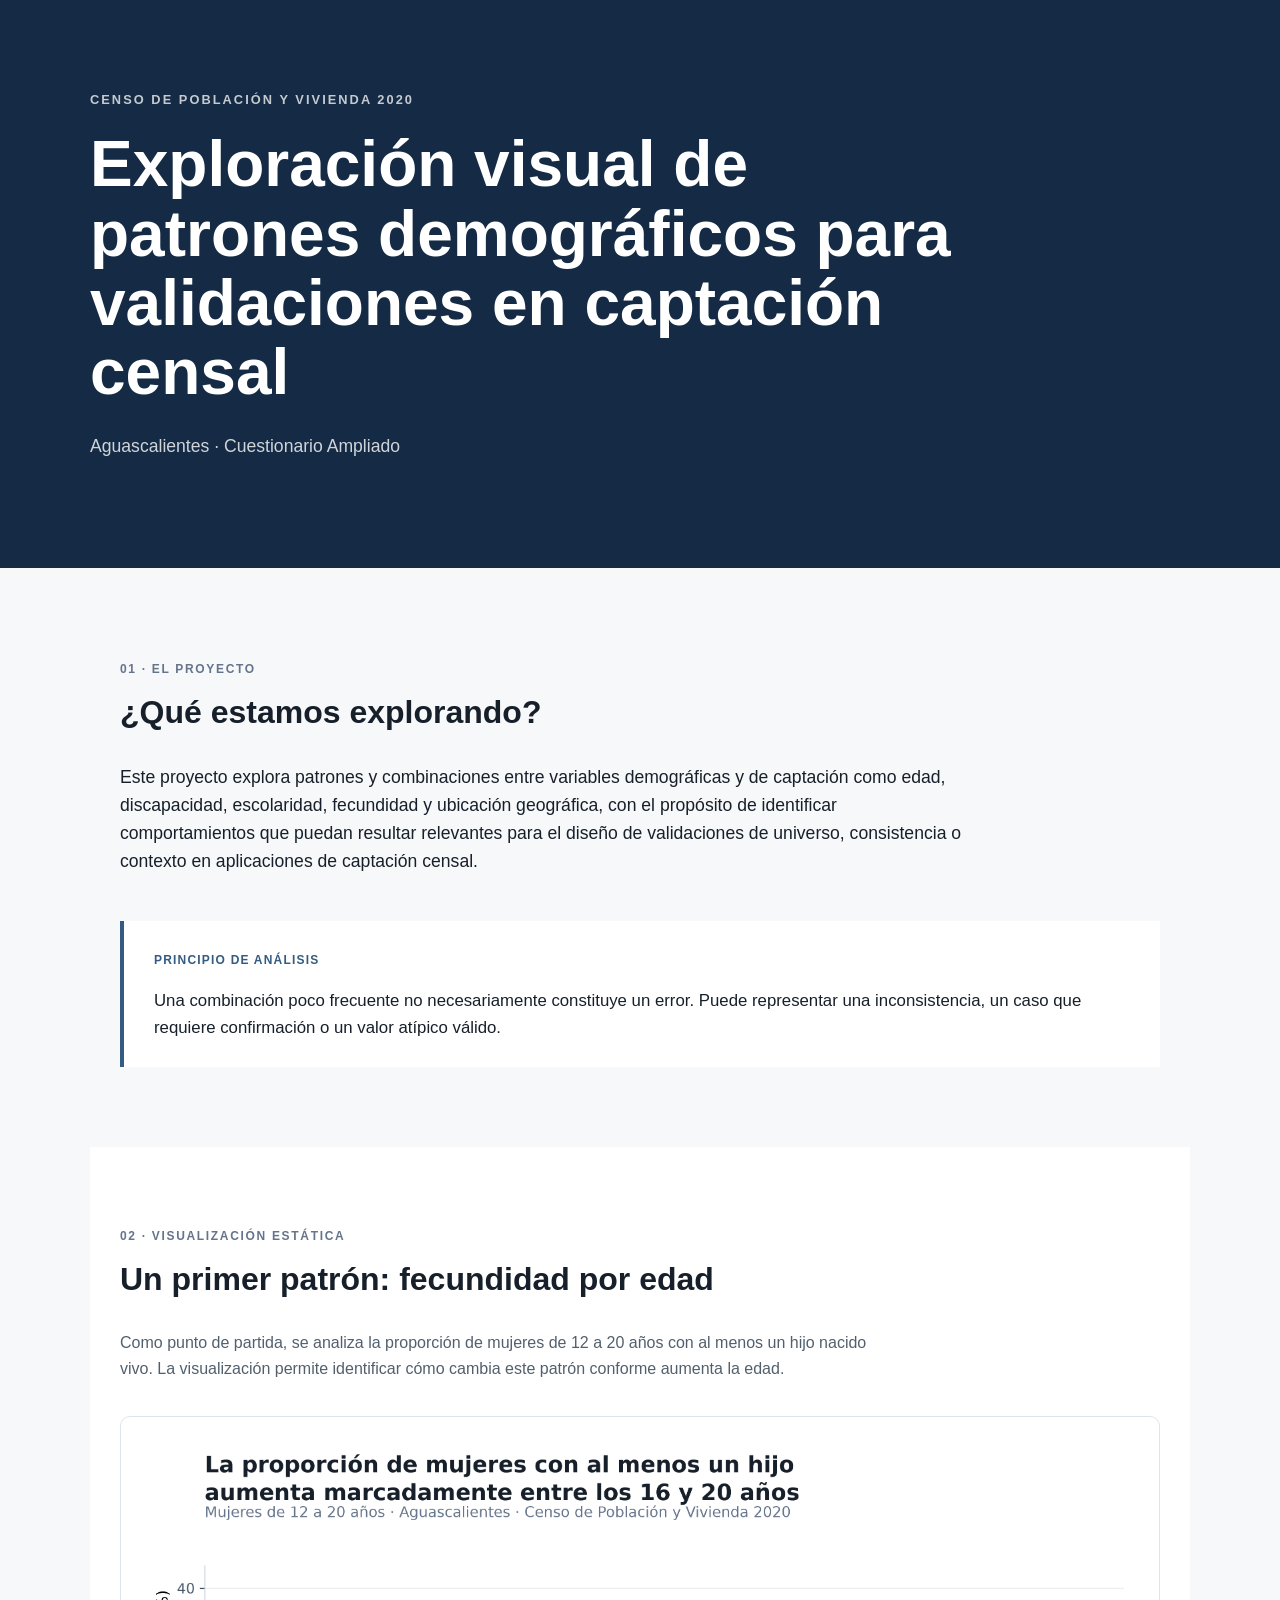
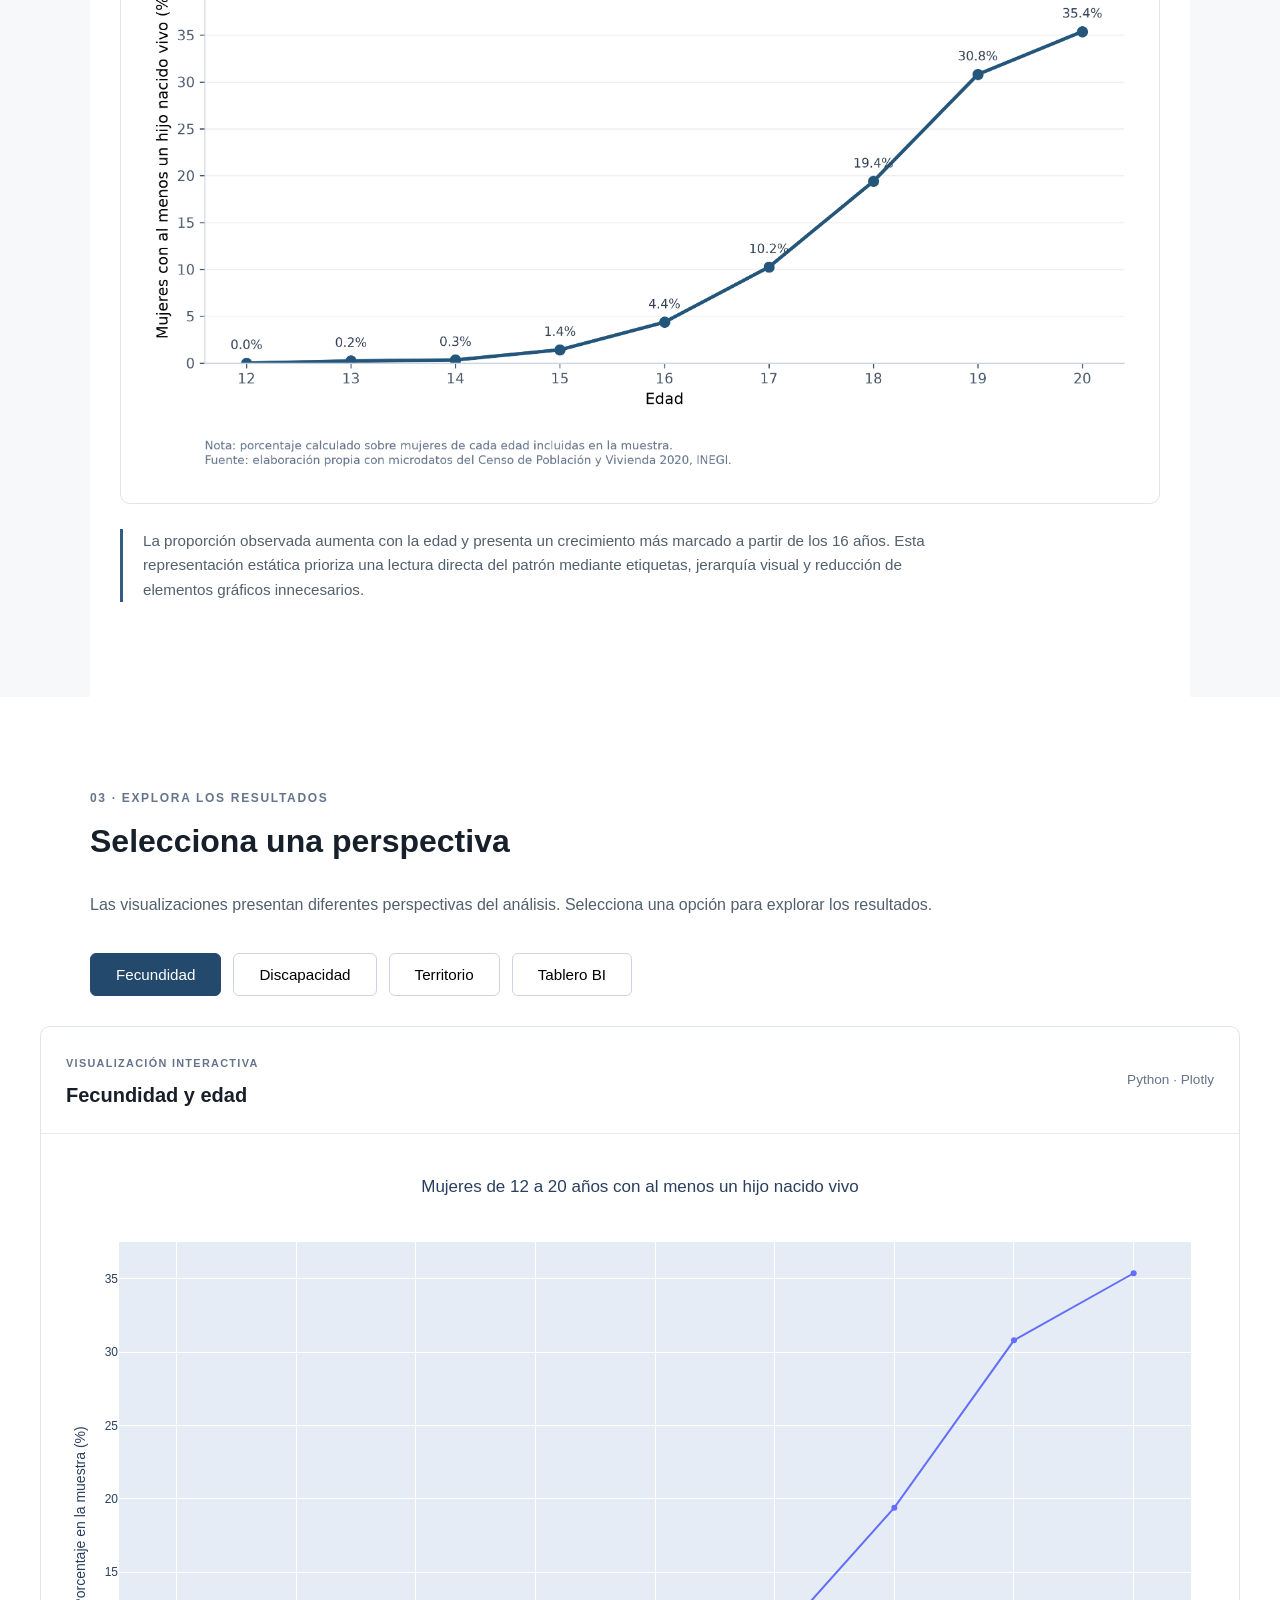
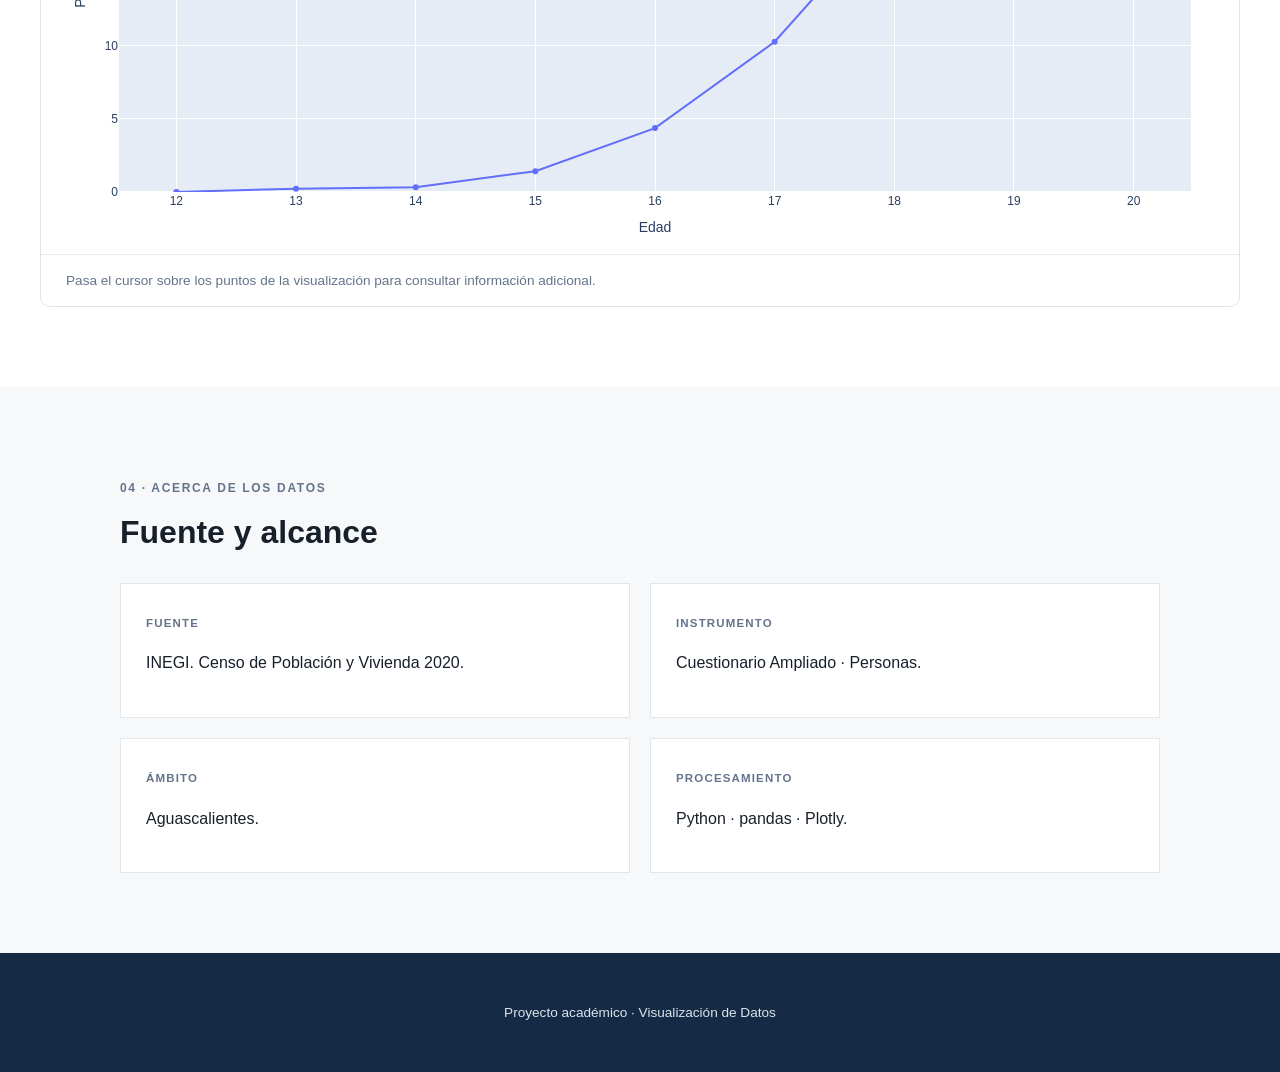
==== index.html @ 99afada3 "Proyecto de visualización Censo 2020" ====
<!DOCTYPE html>
<html lang="es">
<head>
    <meta charset="UTF-8">
    <meta name="viewport" content="width=device-width, initial-scale=1.0">

    <title>Visualización Censo 2020 | Aguascalientes</title>

    <link rel="stylesheet" href="css/estilos.css">
</head>

<body>

<header class="hero">
    <div class="hero-contenido">
        <p class="etiqueta">CENSO DE POBLACIÓN Y VIVIENDA 2020</p>

        <h1>
            Exploración visual de patrones demográficos
            para validaciones en captación censal
        </h1>

        <p class="subtitulo">
            Aguascalientes · Cuestionario Ampliado
        </p>
    </div>
</header>


<main>

    <section class="seccion introduccion">
        <p class="numero-seccion">01 · EL PROYECTO</p>
        <h2>¿Qué estamos explorando?</h2>
        <p class="texto-principal">
            Este proyecto explora patrones y combinaciones entre variables
            demográficas y de captación como edad, discapacidad, escolaridad,
            fecundidad y ubicación geográfica, con el propósito de identificar
            comportamientos que puedan resultar relevantes para el diseño de
            validaciones de universo, consistencia o contexto en aplicaciones
            de captación censal.
        </p>

        <div class="principio">
            <span>Principio de análisis</span>
            <p>
                Una combinación poco frecuente no necesariamente constituye
                un error. Puede representar una inconsistencia, un caso que
                requiere confirmación o un valor atípico válido.
            </p>
        </div>
    </section>
	
	<section class="seccion seccion-estatica">
    <div class="numero-seccion">
        02 · VISUALIZACIÓN ESTÁTICA
    </div>

    <h2>Un primer patrón: fecundidad por edad</h2>

    <p class="descripcion">
        Como punto de partida, se analiza la proporción de mujeres
        de 12 a 20 años con al menos un hijo nacido vivo. La
        visualización permite identificar cómo cambia este patrón
        conforme aumenta la edad.
    </p>

    <div class="grafica-estatica">
        <img
            src="visualizaciones/fecundidad_estatica.png"
            alt="Porcentaje de mujeres de 12 a 20 años con al menos un hijo nacido vivo">
    </div>

    <p class="interpretacion-estatica">
        La proporción observada aumenta con la edad y presenta un
        crecimiento más marcado a partir de los 16 años. Esta
        representación estática prioriza una lectura directa del
        patrón mediante etiquetas, jerarquía visual y reducción de
        elementos gráficos innecesarios.
    </p>
</section>

    <section class="seccion explorador">
        <p class="numero-seccion">03 · EXPLORA LOS RESULTADOS</p>
        <h2>Selecciona una perspectiva</h2>
        <p class="descripcion">
            Las visualizaciones presentan diferentes perspectivas del análisis.
            Selecciona una opción para explorar los resultados.
        </p>
        <div class="botones">
            <button class="boton-grafica activo" onclick="mostrarGrafica('visualizaciones/fecundidad.html','Fecundidad y edad',this)">
				Fecundidad
            </button>
            <button class="boton-grafica" onclick="mostrarGrafica('visualizaciones/discapacidad.html','Dificultad reportada por edad',this)">
				Discapacidad
			</button>
            <button class="boton-grafica" onclick="mostrarGrafica('visualizaciones/territorio.html','Patrones territoriales',this)">
				Territorio
			</button>
			<button class="boton-grafica"  onclick="mostrarTableau(this)">
				Tablero BI
			</button>
        </div>

        <div class="visualizacion">
            <div class="encabezado-visualizacion">
                <div>
                    <span class="tipo">VISUALIZACIÓN INTERACTIVA</span>
                    <h3 id="tituloGrafica">Fecundidad y edad</h3>
                </div>
                <span class="herramienta">Python · Plotly</span>
            </div>
            <div id="contenedorGrafica">
                <iframe id="visorGrafica" src="visualizaciones/fecundidad.html" title="Visualización interactiva de fecundidad" loading="lazy">
                </iframe>
            </div>
            <p class="ayuda">
                Pasa el cursor sobre los puntos de la visualización para
                consultar información adicional.
            </p>
        </div>
    </section>

    <section class="seccion datos">
        <p class="numero-seccion">04 · ACERCA DE LOS DATOS</p>
        <h2>Fuente y alcance</h2>
        <div class="datos-grid">
            <div>
                <span class="dato-titulo">Fuente</span>
                <p>INEGI. Censo de Población y Vivienda 2020.</p>
            </div>
            <div>
                <span class="dato-titulo">Instrumento</span>
                <p>Cuestionario Ampliado · Personas.</p>
            </div>
            <div>
                <span class="dato-titulo">Ámbito</span>
                <p>Aguascalientes.</p>
            </div>
            <div>
                <span class="dato-titulo">Procesamiento</span>
                <p>Python · pandas · Plotly.</p>
            </div>
        </div>
    </section>
</main>


<footer>
    <p>
        Proyecto académico · Visualización de Datos
    </p>
</footer>

<script>

function mostrarGrafica(archivo, titulo, boton) {
    const contenedor = document.getElementById("contenedorGrafica");
    contenedor.innerHTML = `
        <iframe
            id="visorGrafica"
            src="${archivo}"
            title="${titulo}"
            loading="lazy">
        </iframe>
    `;
    document.getElementById("tituloGrafica").textContent = titulo;
    document.querySelector(".herramienta").textContent ="Python · Plotly";
    document.querySelector(".ayuda").textContent = "Pasa el cursor sobre los elementos de la visualización para consultar información adicional.";
    activarBoton(boton);
}

function mostrarTableau(boton) {
    const contenedor = document.getElementById("contenedorGrafica");
    contenedor.innerHTML = `
        <iframe
            id="visorGrafica"
            class="visor-tableau"
            src="https://public.tableau.com/views/Patronesterritorialesdedificultadesreportadas-Aguascalientes/PatronesterritorialesdedificultadesreportadasenAguascalientes?:showVizHome=no&:embed=yes&:language=es-ES"
            title="Tablero territorial de dificultades reportadas en Aguascalientes"
            loading="lazy"
            allowfullscreen>
        </iframe>
    `;
    document.getElementById("tituloGrafica").textContent = "Tablero territorial";
    document.querySelector(".herramienta").textContent ="Tableau Public";
    document.querySelector(".ayuda").textContent = "Selecciona un municipio para actualizar el indicador global y consulta información mediante los elementos interactivos del tablero.";
    activarBoton(boton);
}

function mostrarPendiente(nombre, boton) {
    const contenedor = document.getElementById("contenedorGrafica");
    contenedor.innerHTML = `
        <div class="pendiente">
            <span>PRÓXIMAMENTE</span>
            <h3>${nombre}</h3>
            <p>
                Esta perspectiva se incorporará al explorador
                en la siguiente etapa del proyecto.
            </p>
        </div>
    `;
    document.getElementById("tituloGrafica").textContent = nombre;
    activarBoton(boton);
}


function activarBoton(boton) {
    document
        .querySelectorAll(".boton-grafica")
        .forEach(b => b.classList.remove("activo"));
    boton.classList.add("activo");
}

</script>

</body>
</html>
---- css/estilos.css ----
* {
    box-sizing: border-box;
}

html {
    scroll-behavior: smooth;
}

body {
    margin: 0;
    font-family: Arial, Helvetica, sans-serif;
    color: #17202a;
    background: #f7f8fa;
    line-height: 1.6;
}


/* =========================================================
   PORTADA
   ========================================================= */

.hero {
    background: #152b45;
    color: white;
    padding: 90px 30px;
}

.hero-contenido {
    max-width: 1100px;
    margin: auto;
}

.etiqueta {
    margin: 0 0 20px;
    font-size: 0.8rem;
    letter-spacing: 0.16em;
    font-weight: bold;
    opacity: 0.75;
}

.hero h1 {
    max-width: 900px;
    margin: 0;
    font-size: clamp(2.2rem, 5vw, 4rem);
    line-height: 1.08;
    font-weight: 600;
}

.subtitulo {
    margin-top: 25px;
    font-size: 1.1rem;
    opacity: 0.8;
}


/* =========================================================
   SECCIONES
   ========================================================= */

.seccion {
    max-width: 1100px;
    margin: auto;
    padding: 80px 30px;
}

.numero-seccion {
    margin-bottom: 8px;
    font-size: 0.75rem;
    font-weight: bold;
    letter-spacing: 0.14em;
    color: #64748b;
}

h2 {
    margin-top: 0;
    margin-bottom: 25px;
    font-size: 2rem;
}

.texto-principal {
    max-width: 850px;
    font-size: 1.1rem;
}

.descripcion {
    max-width: 750px;
    color: #52606d;
}


.principio {
    margin-top: 45px;
    padding: 25px 30px;
    border-left: 4px solid #345b82;
    background: white;
}

.principio span {
    font-size: 0.75rem;
    font-weight: bold;
    text-transform: uppercase;
    letter-spacing: 0.1em;
    color: #345b82;
}

.principio p {
    margin-bottom: 0;
    font-size: 1.05rem;
}



.explorador {
    max-width: none;
    background: white;
}

.explorador > * {
    max-width: 1100px;
    margin-left: auto;
    margin-right: auto;
}

.botones {
    display: flex;
    flex-wrap: wrap;
    gap: 12px;
    margin-top: 35px;
    margin-bottom: 30px;
}

.boton-grafica {
    border: 1px solid #cbd5e1;
    background: white;
    padding: 12px 25px;
    border-radius: 6px;
    font-size: 0.95rem;
    cursor: pointer;
    transition: 0.2s;
}

.boton-grafica:hover {
    background: #eef3f8;
}

.boton-grafica.activo {
    background: #23496c;
    color: white;
    border-color: #23496c;
}


.visualizacion {
    max-width: 1200px !important;
    margin-top: 25px;
    border: 1px solid #dfe4ea;
    border-radius: 10px;
    overflow: hidden;
    background: white;
}

.encabezado-visualizacion {
    display: flex;
    justify-content: space-between;
    align-items: center;
    gap: 20px;
    padding: 22px 25px;
    border-bottom: 1px solid #e7ebef;
}

.encabezado-visualizacion h3 {
    margin: 4px 0 0;
    font-size: 1.25rem;
}

.tipo {
    font-size: 0.68rem;
    font-weight: bold;
    letter-spacing: 0.12em;
    color: #64748b;
}

.herramienta {
    font-size: 0.85rem;
    color: #64748b;
}

#contenedorGrafica {
    width: 100%;
    min-height: 720px;
}

#visorGrafica {
    display: block;
    width: 100%;
    height: 720px;
    border: 0;
}

.ayuda {
    margin: 0;
    padding: 15px 25px;
    border-top: 1px solid #e7ebef;
    font-size: 0.85rem;
    color: #64748b;
}

.pendiente {
    min-height: 600px;
    display: flex;
    flex-direction: column;
    align-items: center;
    justify-content: center;
    text-align: center;
    padding: 30px;
}

.pendiente span {
    font-size: 0.7rem;
    letter-spacing: 0.15em;
    color: #64748b;
}

.pendiente h3 {
    margin: 8px 0;
    font-size: 2rem;
}


.seccion-estatica {
    background: #ffffff;
}

.grafica-estatica {
    margin-top: 35px;
    padding: 25px;

    background: #ffffff;
    border: 1px solid #dfe4ea;
    border-radius: 10px;
}

.grafica-estatica img {
    display: block;

    width: 100%;
    max-width: 1050px;
    height: auto;

    margin: auto;
}

.interpretacion-estatica {
    max-width: 850px;

    margin-top: 25px;
    padding-left: 20px;

    border-left: 3px solid #345b82;

    color: #52606d;
    font-size: .95rem;
}

.datos-grid {
    display: grid;
    grid-template-columns: repeat(2, 1fr);
    gap: 20px;
}

.datos-grid > div {
    padding: 25px;
    background: white;
    border: 1px solid #e1e6eb;
}

.dato-titulo {
    font-size: 0.72rem;
    font-weight: bold;
    text-transform: uppercase;
    letter-spacing: 0.1em;
    color: #64748b;
}


footer {
    padding: 35px;
    text-align: center;
    background: #152b45;
    color: #dbe4ec;
    font-size: 0.85rem;
}


@media (max-width: 700px) {

    .hero {
        padding: 60px 22px;
    }

    .seccion {
        padding: 60px 22px;
    }

    .datos-grid {
        grid-template-columns: 1fr;
    }

    .encabezado-visualizacion {
        align-items: flex-start;
        flex-direction: column;
    }

    #visorGrafica {
        height: 500px;
    }

    #contenedorGrafica {
        min-height: 500px;
    }
	
	.visor-tableau {
    height: 940px !important;
}
}
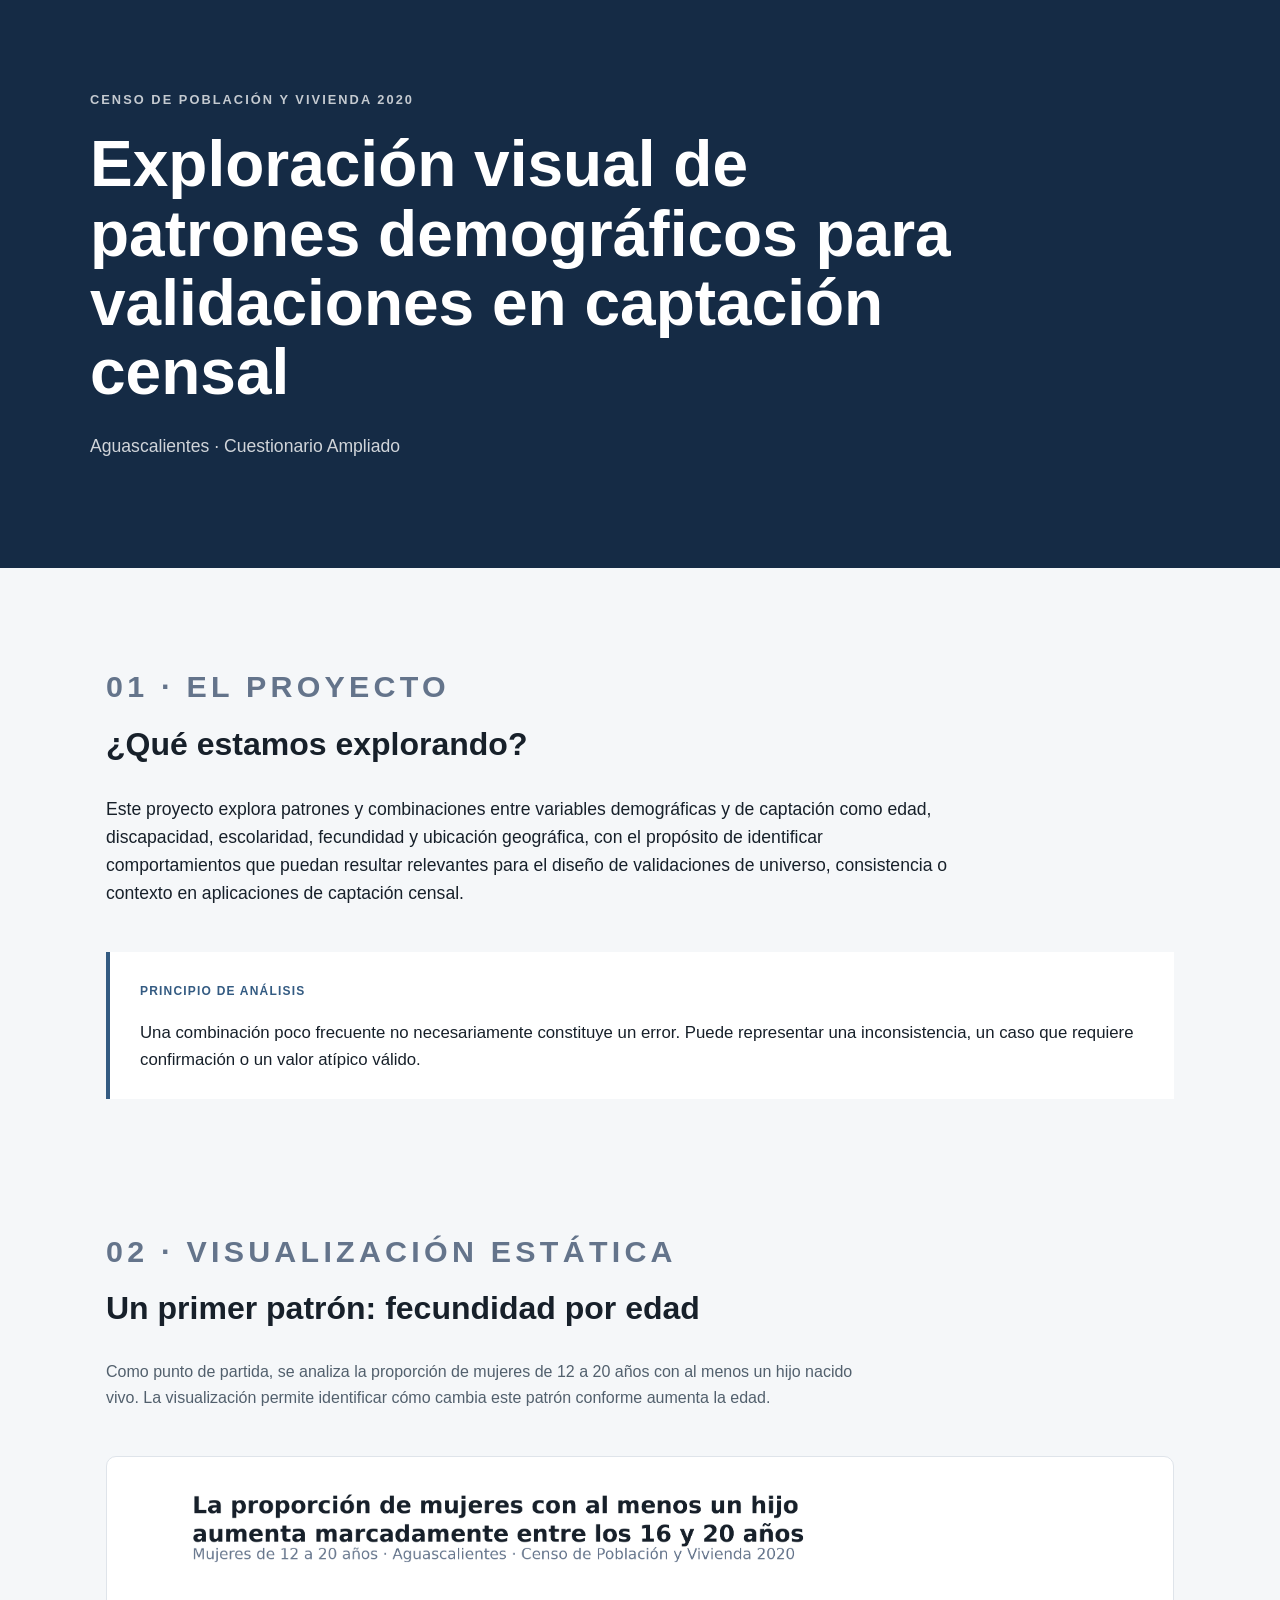
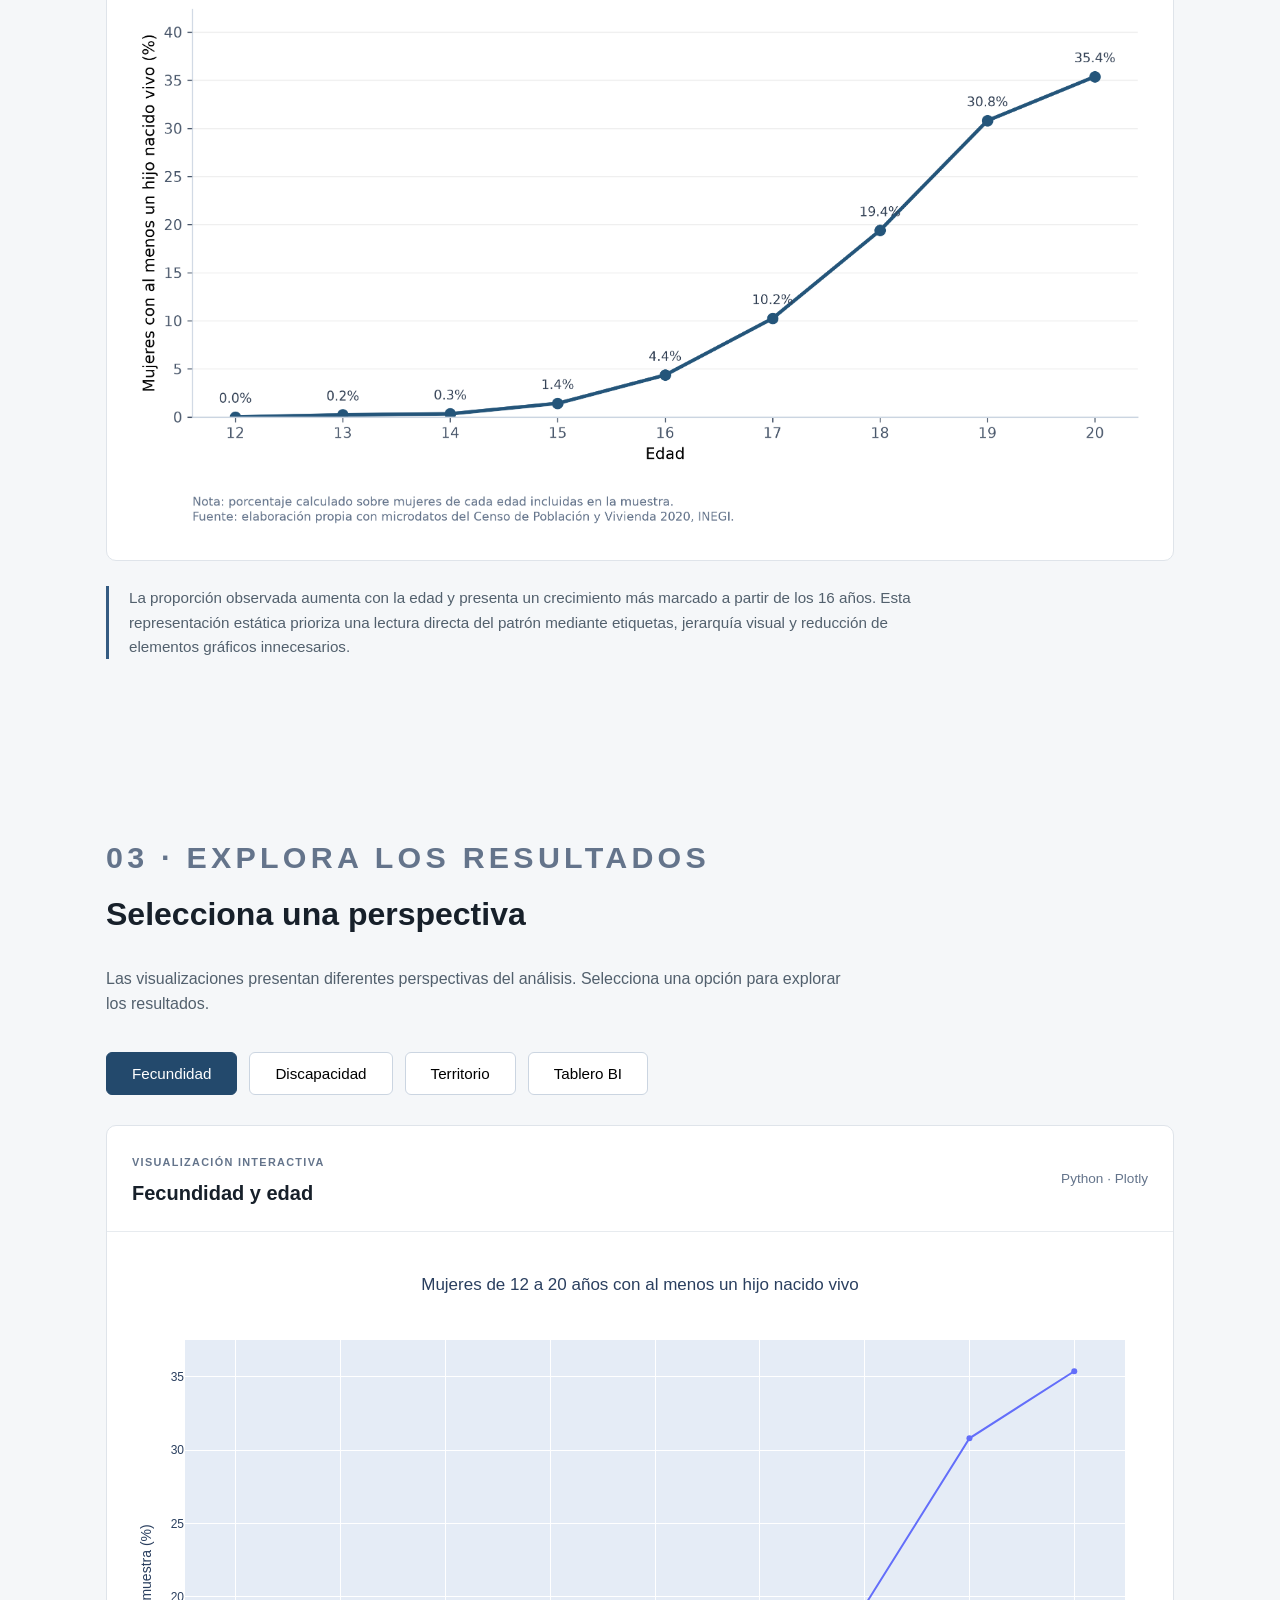
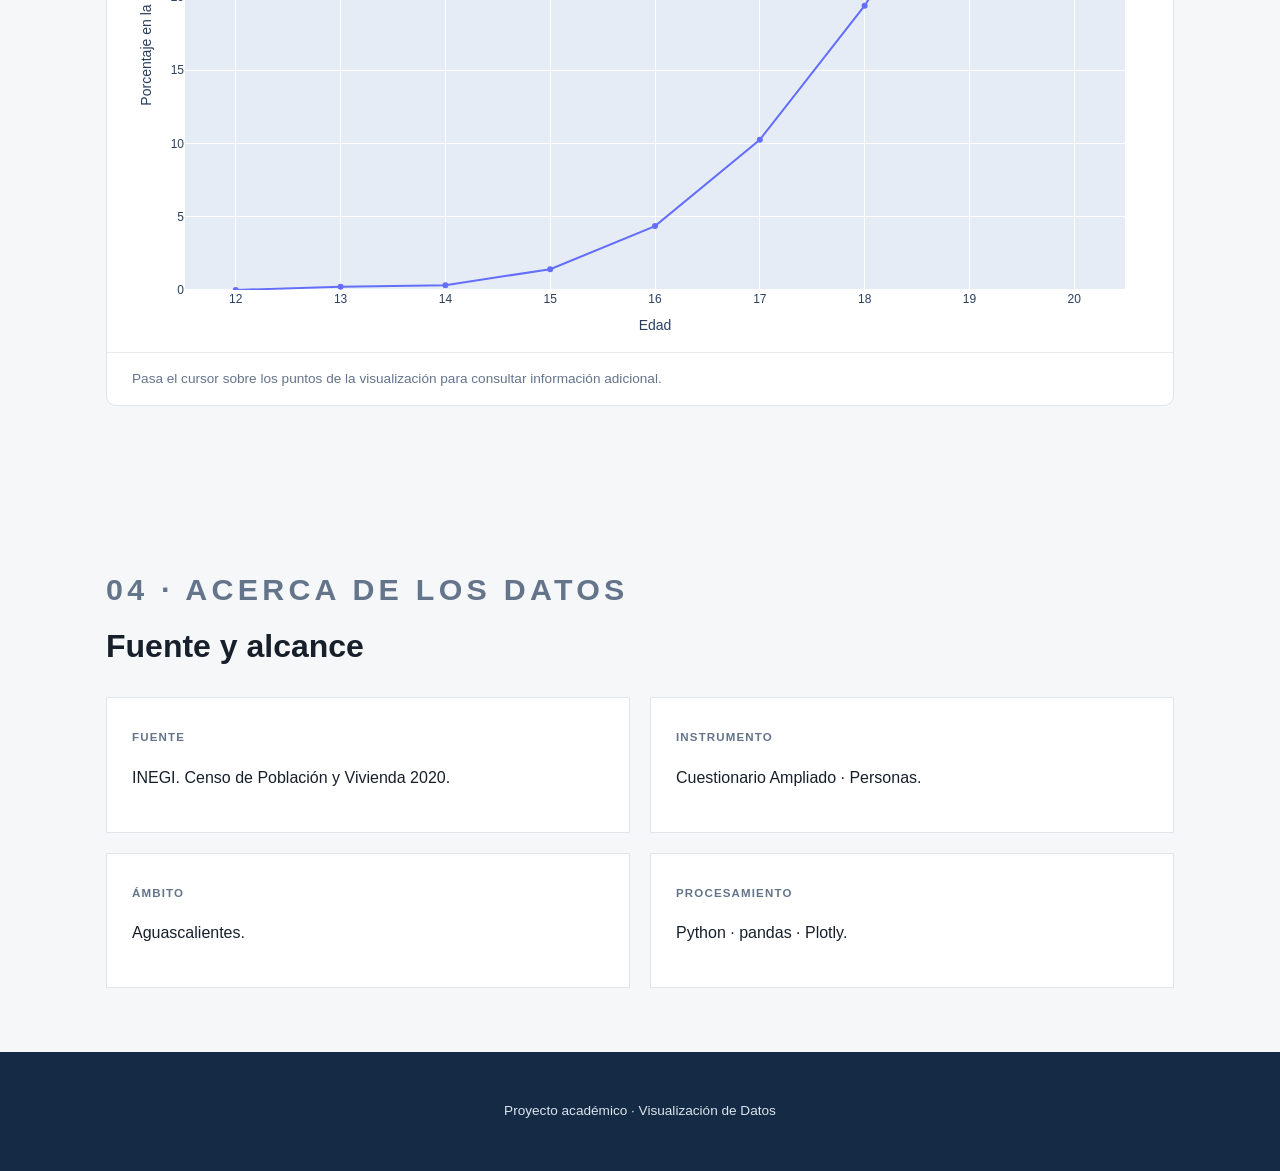
==== commit a40c7508: "Actualizacion de estilos" ====
--- a/index.html
+++ b/index.html
@@ -16,10 +16,8 @@
         <p class="etiqueta">CENSO DE POBLACIÓN Y VIVIENDA 2020</p>
 
         <h1>
-            Exploración visual de patrones demográficos
-            para validaciones en captación censal
+            Exploración visual de patrones demográficos para validaciones en captación censal
         </h1>
-
         <p class="subtitulo">
             Aguascalientes · Cuestionario Ampliado
         </p>
@@ -28,7 +26,6 @@
 
 
 <main>
-
     <section class="seccion introduccion">
         <p class="numero-seccion">01 · EL PROYECTO</p>
         <h2>¿Qué estamos explorando?</h2>
@@ -40,7 +37,6 @@
             validaciones de universo, consistencia o contexto en aplicaciones
             de captación censal.
         </p>
-
         <div class="principio">
             <span>Principio de análisis</span>
             <p>
@@ -80,7 +76,7 @@
     </p>
 </section>
 
-    <section class="seccion explorador">
+    <section class="seccion seccion-estatica">
         <p class="numero-seccion">03 · EXPLORA LOS RESULTADOS</p>
         <h2>Selecciona una perspectiva</h2>
         <p class="descripcion">
--- a/css/estilos.css
+++ b/css/estilos.css
@@ -15,9 +15,7 @@
 }
 
 
-/* =========================================================
-   PORTADA
-   ========================================================= */
+/* PORTADA  */
 
 .hero {
     background: #152b45;
@@ -53,19 +51,20 @@
 }
 
 
-/* =========================================================
-   SECCIONES
-   ========================================================= */
+/*   SECCIONES */
 
 .seccion {
-    max-width: 1100px;
-    margin: auto;
-    padding: 80px 30px;
+    width: 100%;
+    max-width: 1180px;
+    margin: 0 auto;
+    padding: 64px 56px;
+    box-sizing: border-box;
+    background: transparent;
 }
 
 .numero-seccion {
     margin-bottom: 8px;
-    font-size: 0.75rem;
+    font-size: 1.90rem;
     font-weight: bold;
     letter-spacing: 0.14em;
     color: #64748b;
@@ -87,39 +86,10 @@
     color: #52606d;
 }
 
-
-.principio {
-    margin-top: 45px;
-    padding: 25px 30px;
-    border-left: 4px solid #345b82;
-    background: white;
-}
-
-.principio span {
-    font-size: 0.75rem;
-    font-weight: bold;
-    text-transform: uppercase;
-    letter-spacing: 0.1em;
-    color: #345b82;
-}
-
-.principio p {
-    margin-bottom: 0;
-    font-size: 1.05rem;
-}
-
-
-
-.explorador {
-    max-width: none;
-    background: white;
-}
-
-.explorador > * {
-    max-width: 1100px;
-    margin-left: auto;
-    margin-right: auto;
-}
+body {
+    background: #f5f7f9;
+}
+
 
 .botones {
     display: flex;
@@ -226,15 +196,29 @@
     font-size: 2rem;
 }
 
-
-.seccion-estatica {
-    background: #ffffff;
+.principio {
+    margin-top: 45px;
+    padding: 25px 30px;
+    border-left: 4px solid #345b82;
+    background: white;
+}
+
+.principio span {
+    font-size: 0.75rem;
+    font-weight: bold;
+    text-transform: uppercase;
+    letter-spacing: 0.1em;
+    color: #345b82;
+}
+
+.principio p {
+    margin-bottom: 0;
+    font-size: 1.05rem;
 }
 
 .grafica-estatica {
-    margin-top: 35px;
+    margin-top: 45px;
     padding: 25px;
-
     background: #ffffff;
     border: 1px solid #dfe4ea;
     border-radius: 10px;
@@ -242,20 +226,16 @@
 
 .grafica-estatica img {
     display: block;
-
     width: 100%;
     max-width: 1050px;
     height: auto;
-
     margin: auto;
 }
 
 .interpretacion-estatica {
     max-width: 850px;
-
     margin-top: 25px;
     padding-left: 20px;
-
     border-left: 3px solid #345b82;
 
     color: #52606d;
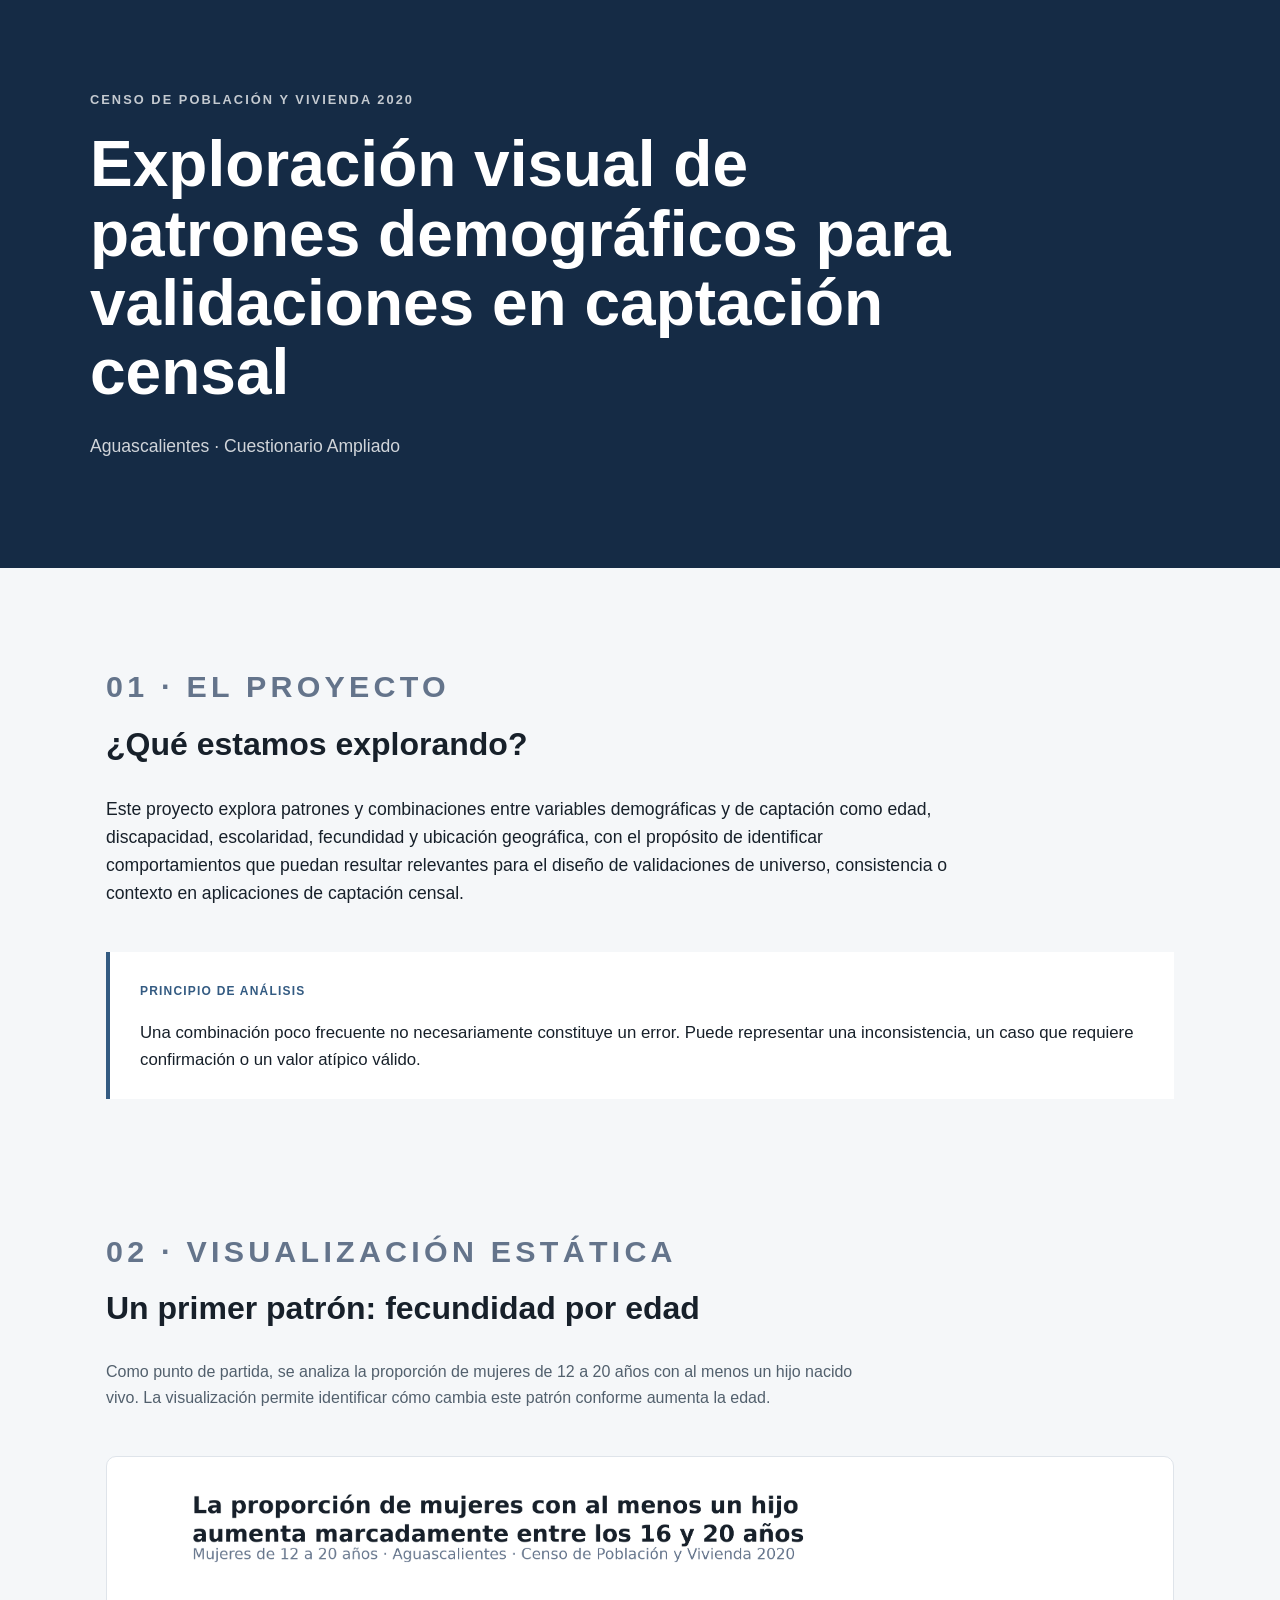
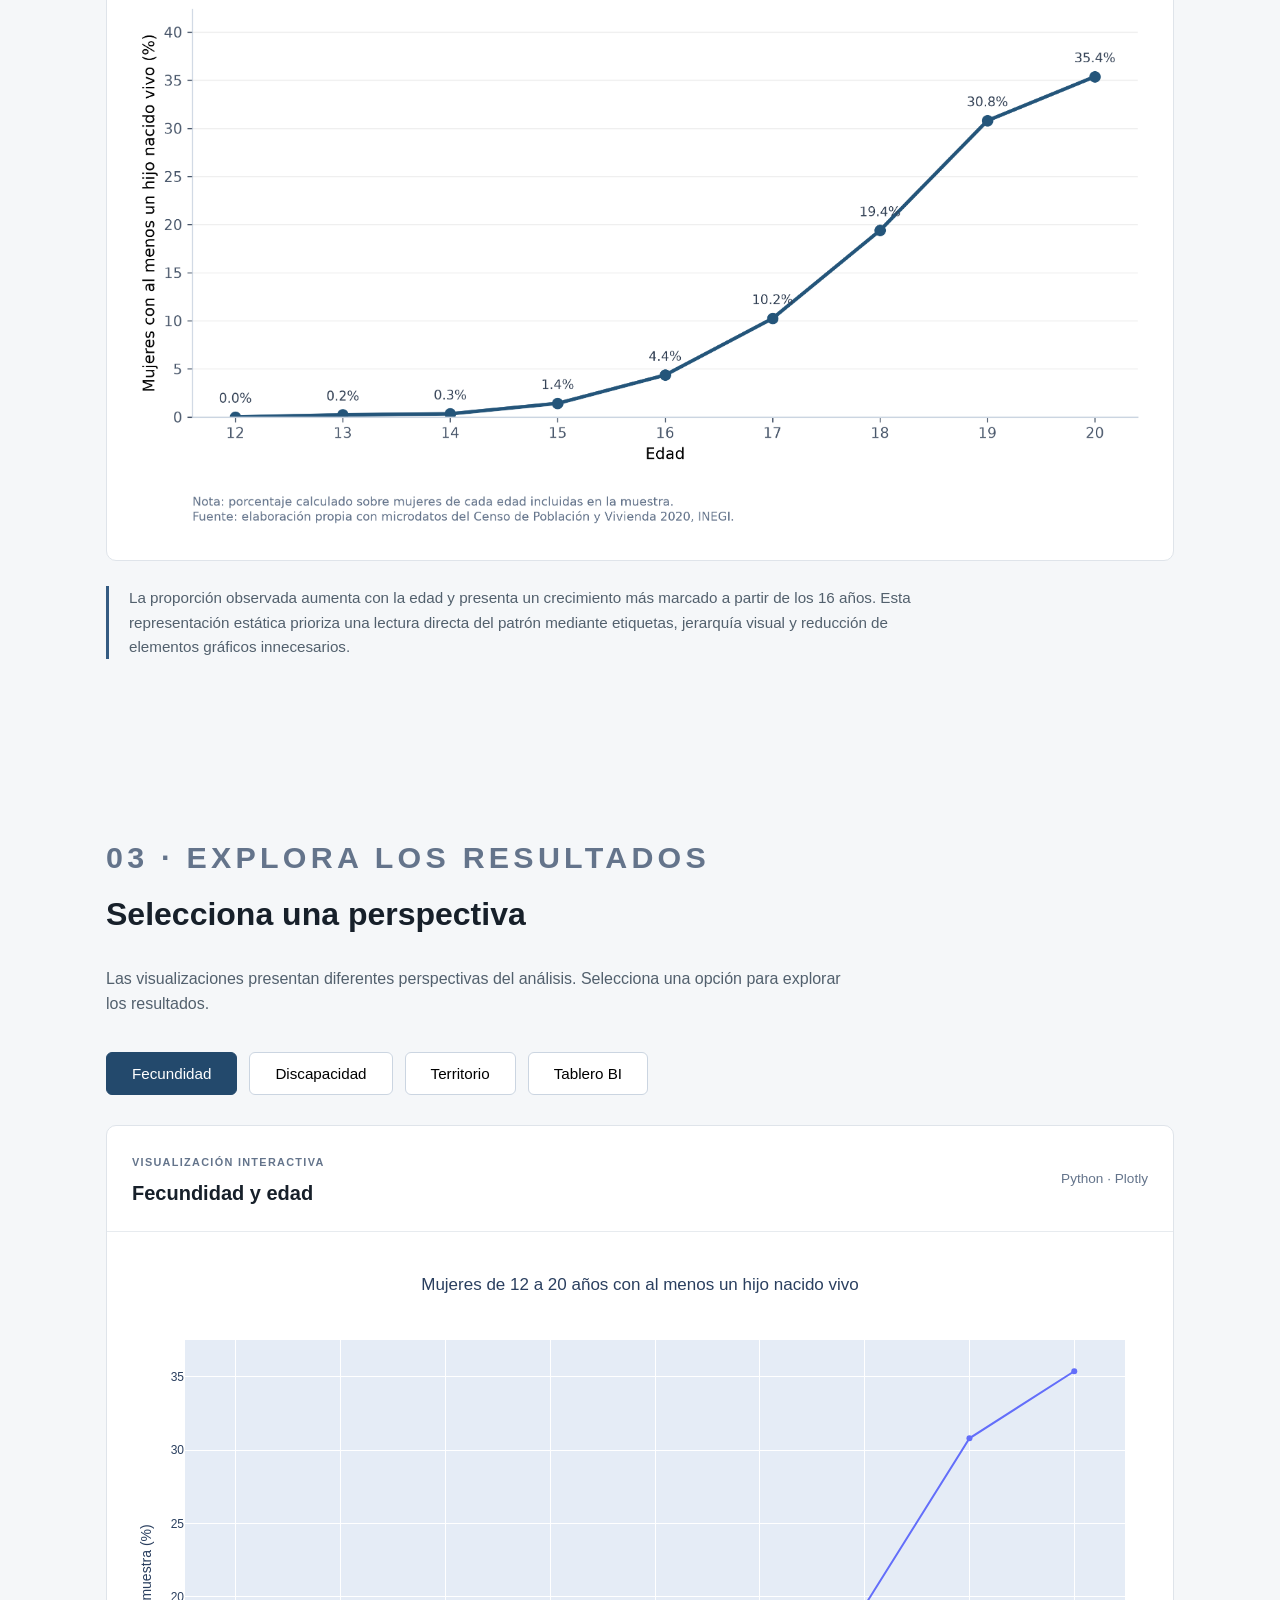
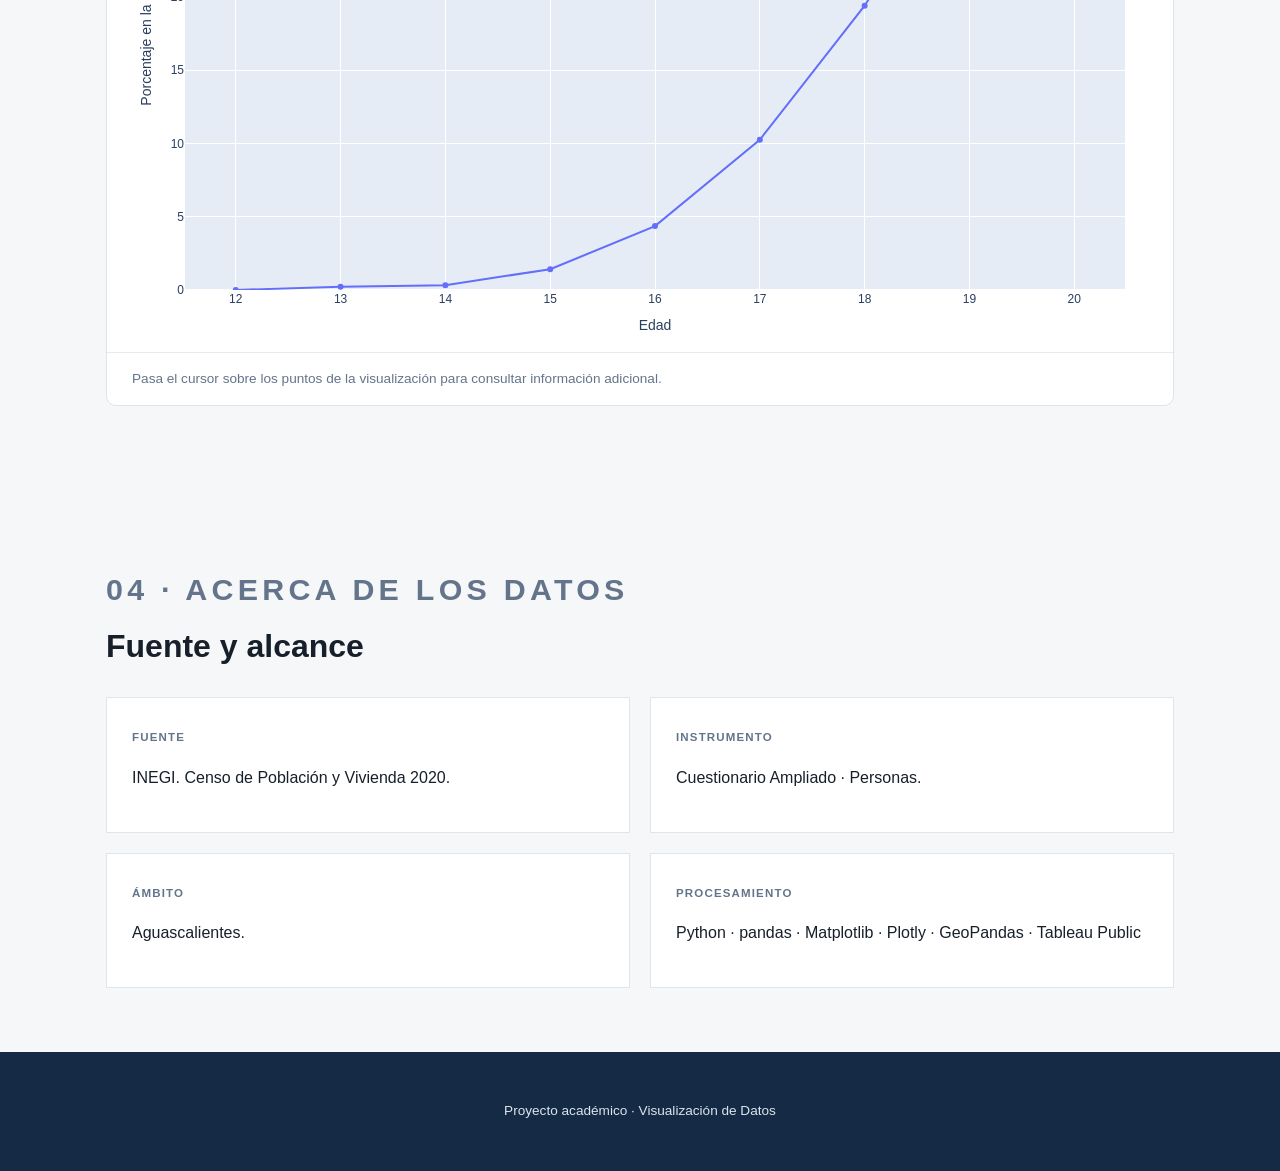
==== commit b71d9f73: "Actualizacion Fuentes" ====
--- a/index.html
+++ b/index.html
@@ -135,7 +135,7 @@
             </div>
             <div>
                 <span class="dato-titulo">Procesamiento</span>
-                <p>Python · pandas · Plotly.</p>
+                <p>Python · pandas · Matplotlib · Plotly · GeoPandas · Tableau Public</p>
             </div>
         </div>
     </section>
--- a/css/estilos.css
+++ b/css/estilos.css
@@ -242,6 +242,8 @@
     font-size: .95rem;
 }
 
+
+
 .datos-grid {
     display: grid;
     grid-template-columns: repeat(2, 1fr);
